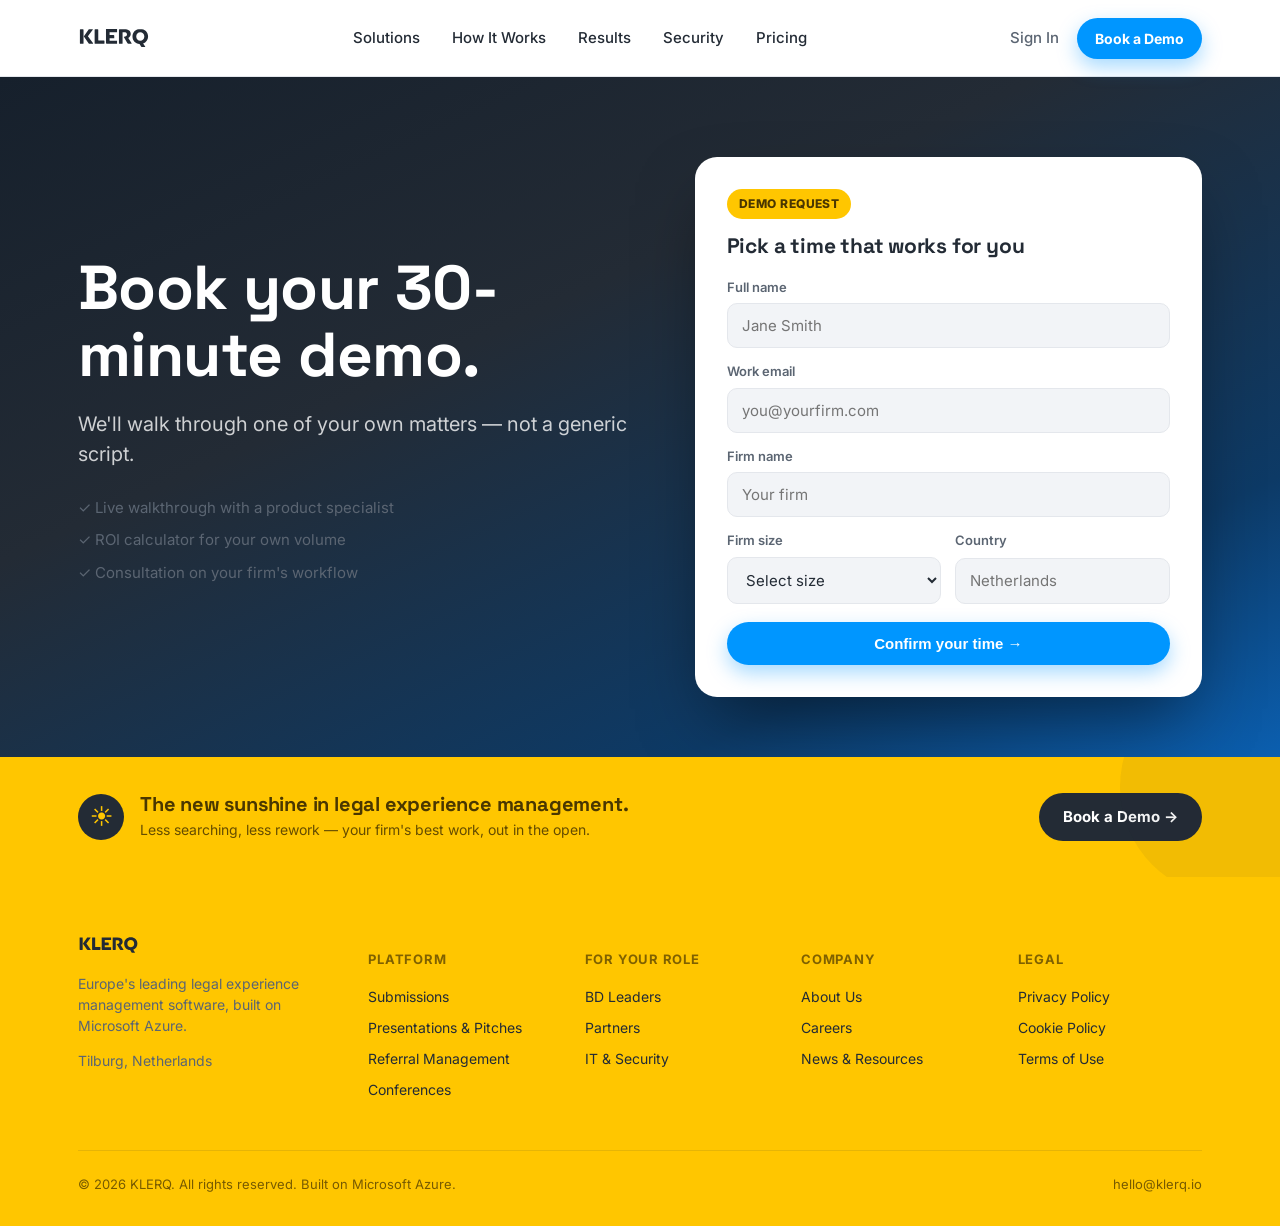
==== book-a-demo.html @ da56d5e1 "Initial commit: KLERQ website redesign Static HTML/CSS site with hero, solutions, security, pricing " ====
<!doctype html>
<html lang="en">
<head>
<meta charset="UTF-8" />
<meta name="viewport" content="width=device-width, initial-scale=1.0" />
<title>Book a Demo | KLERQ</title>
<link rel="stylesheet" href="styles.css" />

</head>
<body>

<header class="site-header">
  <div class="wrap">
    <a href="index.html" class="logo"><img src="assets/klerq-logo.svg" alt="KLERQ" /></a>
    <nav class="nav">
      <a class="navlink" href="solutions.html">Solutions</a>
      <a class="navlink" href="how-it-works.html">How It Works</a>
      <a class="navlink" href="results.html">Results</a>
      <a class="navlink" href="security.html">Security</a>
      <a class="navlink" href="pricing.html">Pricing</a>
    </nav>
    <div class="header-actions">
      <a class="signin" href="#">Sign In</a>
      <a class="btn btn-primary btn-sm" href="book-a-demo.html">Book a Demo</a>
      <button class="nav-toggle" aria-label="Open menu" aria-expanded="false"><span></span><span></span><span></span></button>
    </div>
  </div>
</header>
<div class="mobile-nav">
  <div class="wrap">
    <a href="solutions.html">Solutions</a>
    <a href="how-it-works.html">How It Works</a>
    <a href="results.html">Results</a>
    <a href="security.html">Security</a>
    <a href="pricing.html">Pricing</a>
    <a href="#">Sign In</a>
    <a href="book-a-demo.html" class="mobile-cta">Book a Demo →</a>
  </div>
</div>


<section class="hero" style="padding-bottom:60px">
  <div class="wrap hero-grid">
    <div>
      <h1>Book your 30-minute demo.</h1>
      <p class="sub">We'll walk through one of your own matters — not a generic script.</p>
      <ul style="margin-top:28px;padding:0;list-style:none;font-size:15px;color:var(--text-soft)">
        <li style="margin-bottom:10px">✓ Live walkthrough with a product specialist</li>
        <li style="margin-bottom:10px">✓ ROI calculator for your own volume</li>
        <li style="margin-bottom:10px">✓ Consultation on your firm's workflow</li>
      </ul>
    </div>
    <form class="demo-form" onsubmit="return false">
      <span class="demo-form-badge">Demo request</span>
      <h3>Pick a time that works for you</h3>
      <label>Full name<input type="text" placeholder="Jane Smith" required /></label>
      <label>Work email<input type="email" placeholder="you@yourfirm.com" required /></label>
      <label>Firm name<input type="text" placeholder="Your firm" required /></label>
      <div class="demo-form-row">
        <label>Firm size
          <select required>
            <option value="" disabled selected>Select size</option>
            <option>1–20 lawyers</option>
            <option>21–100 lawyers</option>
            <option>101–500 lawyers</option>
            <option>500+ lawyers</option>
          </select>
        </label>
        <label>Country<input type="text" placeholder="Netherlands" required /></label>
      </div>
      <button class="btn btn-primary demo-form-submit" type="submit">Confirm your time →</button>
    </form>
  </div>
</section>

<div class="sunshine-band">
  <div class="wrap">
    <div class="sun-copy">
      <div class="sun-ico">☀</div>
      <div>
        <h3>The new sunshine in legal experience management.</h3>
        <p>Less searching, less rework — your firm's best work, out in the open.</p>
      </div>
    </div>
    <a class="btn btn-navy" href="book-a-demo.html">Book a Demo →</a>
  </div>
</div>
<footer>
  <div class="wrap">
    <div class="footer-grid">
      <div>
        <img src="assets/klerq-logo.svg" alt="KLERQ" style="height:24px;margin-bottom:16px" />
        <p style="color:var(--text-soft)">Europe's leading legal experience management software, built on Microsoft Azure.</p>
        <p style="color:var(--text-soft)">Tilburg, Netherlands</p>
      </div>
      <div>
        <h4>Platform</h4>
        <a href="solutions-submissions.html">Submissions</a>
        <a href="solutions-presentations.html">Presentations &amp; Pitches</a>
        <a href="solutions-referrals.html">Referral Management</a>
        <a href="solutions-conferences.html">Conferences</a>
      </div>
      <div>
        <h4>For your role</h4>
        <a href="for-bd-leaders.html">BD Leaders</a>
        <a href="for-partners.html">Partners</a>
        <a href="security.html">IT &amp; Security</a>
      </div>
      <div>
        <h4>Company</h4>
        <a href="#">About Us</a>
        <a href="#">Careers</a>
        <a href="#">News &amp; Resources</a>
      </div>
      <div>
        <h4>Legal</h4>
        <a href="#">Privacy Policy</a>
        <a href="#">Cookie Policy</a>
        <a href="#">Terms of Use</a>
      </div>
    </div>
    <div class="footer-bottom">
      <span>© 2026 KLERQ. All rights reserved. Built on Microsoft Azure.</span>
      <span>hello@klerq.io</span>
    </div>
  </div>
</footer>

<script src="nav.js" defer></script>
<script src="animate.js" defer></script>
</body>
</html>
---- styles.css ----
@import url('https://fonts.googleapis.com/css2?family=Space+Grotesk:wght@500;600;700&family=Inter:wght@400;500;600;700&display=swap');

:root {
  --navy: #232B35;
  --blue: #0096FF;
  --blue-dark: #0B5FB0;
  --yellow: #FFC600;
  --yellow-soft: #FFEEA7;
  --yellow-ink: #4A3700;
  --white: #FFFFFF;
  --grey-bg: #F2F4F7;
  --grey-line: #E4E7EC;
  --text-soft: #5B6572;
  --radius: 20px;
  --radius-sm: 12px;
  --maxw: 1180px;
}

* { box-sizing: border-box; }
html { scroll-behavior: smooth; }
body {
  margin: 0;
  font-family: 'Inter', -apple-system, sans-serif;
  color: var(--navy);
  background: var(--white);
  line-height: 1.5;
}
h1, h2, h3, .display {
  font-family: 'Space Grotesk', sans-serif;
  color: var(--navy);
  line-height: 1.08;
  letter-spacing: -0.01em;
  margin: 0;
}
a { text-decoration: none; color: inherit; }
img { max-width: 100%; display: block; }
.wrap { max-width: var(--maxw); margin: 0 auto; padding: 0 28px; }
.eyebrow {
  display: inline-flex;
  align-items: center;
  gap: 8px;
  font-size: 13px;
  font-weight: 700;
  letter-spacing: 0.08em;
  text-transform: uppercase;
  color: var(--blue-dark);
  margin-bottom: 14px;
}
.eyebrow::before {
  content: "";
  width: 8px; height: 8px;
  border-radius: 2px;
  background: var(--blue);
  display: inline-block;
}

/* ---------- Header ---------- */
.site-header {
  position: sticky;
  top: 0;
  z-index: 50;
  background: rgba(255,255,255,0.88);
  backdrop-filter: blur(10px);
  border-bottom: 1px solid var(--grey-line);
}
.site-header .wrap {
  display: flex;
  align-items: center;
  justify-content: space-between;
  height: 76px;
}
.logo img { height: 28px; width: auto; }
.nav {
  display: flex;
  align-items: center;
  gap: 4px;
}
.nav a.navlink {
  font-size: 15px;
  font-weight: 500;
  color: var(--navy);
  position: relative;
  padding: 8px 14px;
  border-radius: 999px;
  transition: background .15s ease, color .15s ease;
}
.nav a.navlink:hover { color: var(--blue-dark); background: rgba(0,150,255,0.08); }
.header-actions { display: flex; align-items: center; gap: 18px; }

/* ---------- Mobile nav ---------- */
.nav-toggle {
  display: none;
  flex-direction: column;
  justify-content: center;
  gap: 5px;
  width: 38px; height: 38px;
  border-radius: 10px;
  border: 1px solid var(--grey-line);
  background: var(--white);
  cursor: pointer;
  padding: 0;
}
.nav-toggle span {
  display: block;
  width: 18px; height: 2px;
  margin: 0 auto;
  background: var(--navy);
  border-radius: 2px;
  transition: transform .2s ease, opacity .2s ease;
}
.nav-toggle.is-open span:nth-child(1) { transform: translateY(7px) rotate(45deg); }
.nav-toggle.is-open span:nth-child(2) { opacity: 0; }
.nav-toggle.is-open span:nth-child(3) { transform: translateY(-7px) rotate(-45deg); }
.mobile-nav {
  display: none;
  max-height: 0;
  overflow: hidden;
  background: var(--white);
  border-bottom: 1px solid var(--grey-line);
  transition: max-height .25s ease;
}
.mobile-nav.is-open { max-height: 420px; }
.mobile-nav .wrap { display: flex; flex-direction: column; padding: 8px 28px 20px; }
.mobile-nav a {
  padding: 13px 0;
  font-size: 16px;
  font-weight: 600;
  color: var(--navy);
  border-bottom: 1px solid var(--grey-line);
}
.mobile-nav a.mobile-cta { color: var(--blue-dark); }
.header-actions .signin { font-size: 15px; font-weight: 500; color: var(--text-soft); }

/* ---------- Buttons ---------- */
.btn {
  display: inline-flex;
  align-items: center;
  gap: 8px;
  font-weight: 700;
  font-size: 15px;
  padding: 13px 24px;
  border-radius: 999px;
  border: none;
  cursor: pointer;
  transition: transform .15s ease, box-shadow .15s ease;
  white-space: nowrap;
}
.btn-primary {
  background: var(--blue);
  color: var(--white);
  box-shadow: 0 8px 20px rgba(0,150,255,0.35);
}
.btn-primary:hover { transform: translateY(-2px); box-shadow: 0 12px 26px rgba(0,150,255,0.45); }
.btn-ghost {
  background: transparent;
  color: var(--navy);
  border: 1.5px solid var(--grey-line);
}
.btn-ghost:hover { border-color: var(--navy); }
.btn-on-dark { background: var(--white); color: var(--navy); }
.btn-sm { padding: 10px 18px; font-size: 14px; }

/* ---------- Hero ---------- */
.hero {
  position: relative;
  overflow: hidden;
  padding: 80px 0 100px;
  background: linear-gradient(155deg, #16202c 0%, var(--navy) 38%, #0d3a66 78%, var(--blue-dark) 100%);
  color: var(--white);
  isolation: isolate;
}
.hero-blob {
  position: absolute;
  border-radius: 50%;
  filter: blur(70px);
  opacity: 0.55;
  z-index: -1;
  animation: blobDrift 16s ease-in-out infinite alternate;
}
.hero-blob-1 { width: 480px; height: 480px; background: var(--blue); top: -160px; left: -120px; animation-duration: 18s; }
.hero-blob-2 { width: 380px; height: 380px; background: var(--yellow); bottom: -140px; left: 30%; opacity: 0.35; animation-duration: 22s; animation-delay: -4s; }
.hero-blob-3 { width: 420px; height: 420px; background: #4ac6ff; top: 10%; right: -160px; opacity: 0.4; animation-duration: 20s; animation-delay: -9s; }
@keyframes blobDrift {
  0% { transform: translate(0, 0) scale(1); }
  50% { transform: translate(40px, -30px) scale(1.12); }
  100% { transform: translate(-30px, 25px) scale(0.95); }
}
.hero-wave { position: absolute; left: 0; right: 0; bottom: -1px; line-height: 0; z-index: 1; }
.hero-wave svg { width: 100%; height: auto; display: block; }
.hero-grid {
  display: grid;
  grid-template-columns: 1.05fr 0.95fr;
  gap: 56px;
  align-items: center;
  position: relative;
  z-index: 2;
}
.hero-badge {
  display: inline-flex;
  align-items: center;
  gap: 12px;
  color: var(--yellow);
  font-size: 24px;
  font-weight: 800;
  letter-spacing: 0.01em;
  margin-bottom: 28px;
}
.hero-badge .badge-ico {
  width: 34px; height: 34px;
  border-radius: 50%;
  background: var(--yellow);
  color: var(--yellow-ink);
  display: inline-flex; align-items: center; justify-content: center;
  font-size: 17px;
  flex: none;
}
.hero-grid .hero-badge { margin-bottom: 22px; }
.hero h1 {
  font-size: 62px;
  font-weight: 700;
  color: var(--white);
}
.hero h1 .hl {
  background: linear-gradient(104deg, rgba(255,198,0,0) 0.9%, rgba(255,198,0,.92) 2.4%, rgba(255,198,0,.92) 97%, rgba(255,198,0,0) 98%);
  color: var(--navy);
  padding: 0 6px;
  border-radius: 4px;
  box-decoration-break: clone;
  -webkit-box-decoration-break: clone;
}
.hero .sub {
  font-size: 20px;
  color: rgba(255,255,255,0.78);
  max-width: 560px;
  margin-top: 20px;
}
.hero-ctas { display: flex; align-items: center; gap: 22px; margin-top: 32px; flex-wrap: wrap; }
.watch-link { display: inline-flex; align-items: center; gap: 10px; font-weight: 600; font-size: 15px; color: var(--white); }
.watch-link .play {
  width: 34px; height: 34px; border-radius: 50%;
  background: var(--yellow); color: var(--navy);
  display: inline-flex; align-items: center; justify-content: center;
  font-size: 12px;
}
@keyframes heroRise { from { opacity: 0; transform: translateY(18px); } to { opacity: 1; transform: translateY(0); } }
@keyframes heroFadeIn { from { opacity: 0; } to { opacity: 1; } }
.hero-badge, .hero h1, .hero .sub, .hero-ctas { animation: heroRise .7s ease both; }
.hero-badge { animation-delay: .05s; }
.hero h1 { animation-delay: .15s; }
.hero .sub { animation-delay: .28s; }
.hero-ctas { animation-delay: .4s; }
.hero-grid .hero-photo { animation: floatSlow3 6.5s ease-in-out infinite, heroFadeIn .8s ease .25s both; }
@media (prefers-reduced-motion: reduce) {
  .hero-badge, .hero h1, .hero .sub, .hero-ctas { animation: none; }
}
@media (prefers-reduced-motion: reduce) {
  .hero-blob { animation: none !important; }
}

/* ---------- Compact client logo strip ---------- */
.logo-strip { padding: 44px 0; }
.logo-strip .strip-label {
  text-align: center;
  font-size: 12px;
  font-weight: 700;
  letter-spacing: 0.08em;
  text-transform: uppercase;
  color: var(--text-soft);
  margin-bottom: 28px;
}
.logo-strip .strip-row {
  display: flex;
  align-items: center;
  justify-content: center;
  flex-wrap: wrap;
  gap: 48px;
  row-gap: 20px;
}
.logo-strip .mark {
  display: inline-flex;
  align-items: center;
  gap: 8px;
  font-family: 'Space Grotesk', sans-serif;
  font-weight: 700;
  font-size: 23px;
  color: var(--navy);
  opacity: 0.85;
  transition: opacity .2s ease, transform .2s ease;
  letter-spacing: -0.01em;
  white-space: nowrap;
}
.logo-strip .mark:hover { opacity: 1; transform: translateY(-2px); }
.logo-strip .mark .ring {
  width: 22px; height: 22px;
  border-radius: 50%;
  border: 2.5px solid currentColor;
  flex-shrink: 0;
}
.logo-strip .mark .txt { display: flex; flex-direction: column; line-height: 1.05; }
.logo-strip .mark .sub { display: block; font-size: 9px; font-weight: 700; letter-spacing: 0.16em; opacity: 0.65; margin-top: 2px; }
.logo-strip .mark.serif { font-family: 'Georgia', 'Times New Roman', serif; font-weight: 400; font-style: italic; font-size: 24px; }
.logo-strip .mark.condensed { font-stretch: condensed; letter-spacing: -0.02em; }
.logo-strip .mark.accent-red { color: #C8272C; opacity: 1; }
.logo-strip .mark.lower { text-transform: lowercase; font-weight: 800; }

/* ---------- Generic section ---------- */
section { padding: 60px 0; }
.section-head { max-width: 640px; margin-bottom: 32px; }
.section-head h2 { font-size: 34px; font-weight: 700; }
.section-head p { color: var(--text-soft); font-size: 17px; margin-top: 14px; }
.section-grey {
  background:
    radial-gradient(640px 320px at 100% 0%, rgba(0,150,255,0.07), transparent 60%),
    radial-gradient(520px 280px at 0% 100%, rgba(255,238,167,0.35), transparent 60%),
    var(--grey-bg);
}
.section-tint {
  background:
    radial-gradient(700px 360px at 0% 0%, rgba(0,150,255,0.08), transparent 55%),
    var(--white);
}

/* ---------- Workflow steps (connected timeline, not boxes) ---------- */
.flow-row {
  display: grid;
  grid-template-columns: repeat(4, 1fr);
  gap: 20px;
  position: relative;
  padding-top: 8px;
}
.flow-row::before {
  content: "";
  position: absolute;
  top: 28px;
  left: 12.5%;
  right: 12.5%;
  height: 2px;
  background: repeating-linear-gradient(90deg, var(--grey-line) 0 10px, transparent 10px 18px);
  z-index: 0;
}
.flow-step {
  background: transparent;
  border: none;
  padding: 0 14px;
  position: relative;
  text-align: center;
  z-index: 1;
}
.flow-step .num {
  width: 48px; height: 48px;
  border-radius: 50%;
  background: var(--navy);
  color: var(--white);
  display: flex; align-items: center; justify-content: center;
  font-weight: 700; font-size: 16px;
  margin: 0 auto 18px;
  box-shadow: 0 0 0 6px var(--white);
  transition: transform .2s ease, background .2s ease;
}
.flow-step:nth-child(2) .num { background: var(--blue); }
.flow-step:nth-child(3) .num { background: var(--blue-dark); }
.flow-step:nth-child(4) .num { background: var(--yellow); color: var(--yellow-ink); }
.flow-step:hover .num { transform: scale(1.1) rotate(-6deg); }
.flow-step h3 { font-size: 17px; margin-bottom: 8px; }
.flow-step p { font-size: 14px; color: var(--text-soft); margin: 0; }
.flow-note { font-size: 13px; color: var(--text-soft); margin-top: 28px; font-style: italic; text-align: center; }
@media (max-width: 900px) {
  .flow-row::before { display: none; }
}

/* ---------- Pillars ---------- */
.pillars {
  display: grid;
  grid-template-columns: repeat(4, 1fr);
  gap: 20px;
}
.pillars.pillars-3 { grid-template-columns: repeat(3, 1fr); }
.pillar-card {
  border-radius: var(--radius);
  padding: 30px 24px;
  background: var(--white);
  border: none;
  box-shadow: 0 2px 16px rgba(35,43,53,0.06);
  transition: transform .25s ease, box-shadow .25s ease;
}
.pillar-card:nth-child(odd) { transform: translateY(-10px); }
.pillar-card:hover { transform: translateY(-16px) rotate(-1deg); box-shadow: 0 24px 46px rgba(35,43,53,0.14); }
.pillar-card:nth-child(odd):hover { transform: translateY(-24px) rotate(1deg); }
.pillar-card .ico {
  width: 54px; height: 54px;
  border-radius: 42% 58% 65% 35% / 55% 45% 55% 45%;
  display: flex; align-items: center; justify-content: center;
  margin-bottom: 18px; font-size: 22px; color: var(--white);
  transition: border-radius .3s ease;
}
.pillar-card:hover .ico { border-radius: 60% 40% 35% 65% / 45% 55% 45% 55%; }
.pillar-card h3 { font-size: 18px; margin-bottom: 8px; }
.pillar-card p { font-size: 14px; color: var(--text-soft); margin-bottom: 16px; }
.pillar-card .explore { font-weight: 700; font-size: 14px; color: var(--blue-dark); }
.sub-features { list-style: none; margin: 0 0 16px; padding: 0; }
.sub-features li { font-size: 13px; color: var(--text-soft); padding-left: 18px; position: relative; margin-bottom: 6px; }
.sub-features li::before { content: "✓"; position: absolute; left: 0; color: var(--blue-dark); font-weight: 700; font-size: 12px; }

/* ---------- Differentiators ("not just another platform") ---------- */
.diff-card { text-align: left; }
.diff-card .diff-num {
  width: 40px; height: 40px;
  border-radius: 12px;
  background: var(--navy);
  color: var(--yellow);
  display: flex; align-items: center; justify-content: center;
  font-weight: 700; font-size: 17px;
  margin-bottom: 16px;
  font-family: 'Space Grotesk', sans-serif;
}
.diff-card h3 { font-size: 18px; margin-bottom: 8px; }
.diff-card p { font-size: 14px; color: var(--text-soft); margin: 0; }

/* ---------- Split section: two bold colour panels, not a plain list ---------- */
.split-grid {
  display: grid;
  grid-template-columns: 1fr 1fr;
  gap: 24px;
  align-items: stretch;
}
.split-panel {
  border-radius: 28px;
  padding: 48px 40px;
  position: relative;
  overflow: hidden;
}
.split-panel.light {
  background: var(--white);
  box-shadow: 0 2px 20px rgba(35,43,53,0.07);
}
.split-panel.dark {
  background: linear-gradient(150deg, var(--navy) 0%, #15386b 100%);
  color: var(--white);
}
.split-panel.dark::after {
  content: "";
  position: absolute;
  right: -60px; bottom: -80px;
  width: 220px; height: 220px;
  border-radius: 50%;
  background: rgba(0,150,255,0.18);
  filter: blur(10px);
}
.split-panel h3 {
  font-size: 26px;
  font-weight: 700;
  margin-bottom: 6px;
  position: relative;
  z-index: 1;
}
.split-panel.dark h3 { color: var(--white); }
.split-panel .split-sub {
  font-size: 14px;
  color: var(--text-soft);
  margin-bottom: 30px;
  position: relative;
  z-index: 1;
}
.split-panel.dark .split-sub { color: rgba(255,255,255,0.65); }

.compact-list { display: flex; flex-direction: column; gap: 6px; position: relative; z-index: 1; }
.compact-item {
  display: flex;
  align-items: flex-start;
  gap: 16px;
  padding: 14px;
  border-radius: 16px;
  margin: 0 -14px;
  transition: background .2s ease, transform .2s ease;
}
.light .compact-item:hover { background: var(--grey-bg); transform: translateX(4px); }
.dark .compact-item:hover { background: rgba(255,255,255,0.08); transform: translateX(4px); }
.ico-sm {
  width: 42px; height: 42px;
  border-radius: 40% 60% 60% 40% / 55% 45% 55% 45%;
  display: flex; align-items: center; justify-content: center;
  color: var(--white);
  font-size: 18px;
  font-weight: 700;
  flex-shrink: 0;
  font-family: 'Space Grotesk', sans-serif;
  transition: border-radius .3s ease;
}
.compact-item:hover .ico-sm { border-radius: 60% 40% 35% 65% / 45% 55% 45% 55%; }
.dark .ico-sm {
  background: transparent !important;
  color: var(--yellow);
  font-size: 22px;
  border: 2px solid rgba(255,198,0,0.4);
  border-radius: 12px !important;
}
.compact-item .body strong { display: block; font-size: 15px; color: var(--navy); margin-bottom: 3px; }
.dark .compact-item .body strong { color: var(--white); }
.compact-item .body span { display: block; font-size: 13px; color: var(--text-soft); line-height: 1.5; }
.dark .compact-item .body span { color: rgba(255,255,255,0.68); }
.compact-item .body a.explore { font-size: 13px; font-weight: 700; color: var(--blue-dark); margin-top: 8px; display: inline-block; }
@media (max-width: 900px) {
  .split-grid { grid-template-columns: 1fr; gap: 24px; }
  .split-panel { padding: 36px 26px; }
}

/* ---------- Big stat band ---------- */
.stat-band {
  background: var(--navy);
  color: var(--white);
}
.stat-band-grid {
  display: grid;
  grid-template-columns: repeat(5, 1fr);
  gap: 24px;
  text-align: center;
}
.stat-band-grid .big-stat-num {
  font-family: 'Space Grotesk', sans-serif;
  font-size: 34px;
  font-weight: 700;
  color: var(--yellow);
  white-space: nowrap;
}
.stat-band-grid .big-stat-label {
  font-size: 14px;
  color: rgba(255,255,255,0.72);
  margin-top: 6px;
}

/* ---------- Role band ---------- */
.role-grid {
  display: grid;
  grid-template-columns: repeat(4, 1fr);
  gap: 18px;
  padding: 10px 0 18px;
}
.role-card {
  border-radius: var(--radius-sm);
  padding: 22px;
  background: var(--navy);
  color: var(--white);
  transition: transform .2s ease, box-shadow .2s ease;
  box-shadow: 0 10px 24px rgba(35,43,53,0.12);
}
.role-card:nth-child(1) { transform: rotate(-2deg); }
.role-card:nth-child(2) { transform: rotate(1.5deg); }
.role-card:nth-child(3) { transform: rotate(-1.5deg); }
.role-card:nth-child(4) { transform: rotate(2deg); }
.role-card:hover { transform: rotate(0deg) translateY(-6px) scale(1.03); box-shadow: 0 20px 36px rgba(35,43,53,0.22); z-index: 2; }
.role-card .tag { font-size: 12px; font-weight: 700; text-transform: uppercase; letter-spacing: 0.06em; color: var(--yellow); margin-bottom: 10px; }
.role-card p { font-size: 15px; font-weight: 600; margin: 0 0 14px; }
.role-card a { font-size: 13px; font-weight: 700; color: var(--white); border-bottom: 2px solid var(--blue); padding-bottom: 2px; }

/* ---------- Results ---------- */
.results-grid {
  display: grid;
  grid-template-columns: 1fr 1fr;
  gap: 24px;
  margin-bottom: 44px;
}
.quote-card {
  background: var(--white);
  border: 1px solid var(--grey-line);
  border-radius: var(--radius);
  padding: 28px;
  position: relative;
  overflow: hidden;
}
.quote-card::before {
  content: "\201C";
  position: absolute;
  top: -18px; left: 16px;
  font-family: 'Space Grotesk', sans-serif;
  font-size: 110px;
  color: var(--grey-bg);
  z-index: 0;
  line-height: 1;
}
.quote-card p.q { font-size: 16px; margin: 0 0 20px; position: relative; z-index: 1; }
.quote-who { display: flex; align-items: center; gap: 12px; position: relative; z-index: 1; }
.avatar {
  width: 48px; height: 48px;
  border-radius: 50%;
  display: flex; align-items: center; justify-content: center;
  flex-shrink: 0;
  box-shadow: 0 6px 14px rgba(35,43,53,0.18);
  overflow: hidden;
  background-size: cover;
  background-position: center;
}
.avatar svg { width: 24px; height: 24px; }
.avatar-blue { background: linear-gradient(135deg, var(--blue), var(--navy)); }
.avatar-yellow { background: linear-gradient(135deg, #FFD966, var(--blue-dark)); }
.avatar-navy { background: linear-gradient(135deg, #334155, var(--navy)); }
.avatar-lg { width: 64px; height: 64px; }

/* ---------- Stock photography ---------- */
.hero-photo {
  position: relative;
  border-radius: 24px;
  overflow: hidden;
  box-shadow: 0 30px 70px -18px rgba(0,0,0,0.55);
  aspect-ratio: 4 / 3.1;
  animation: floatSlow3 6.5s ease-in-out infinite;
}
@keyframes floatSlow3 {
  0%, 100% { transform: rotate(2deg) translateY(0); }
  50% { transform: rotate(2deg) translateY(-14px); }
}
@media (prefers-reduced-motion: reduce) { .hero-photo, .hero-grid .hero-photo { animation: none; } }
.hero-photo img { width: 100%; height: 100%; object-fit: cover; }
.hero-photo .photo-badge {
  position: absolute;
  left: 18px; bottom: 18px;
  background: rgba(35,43,53,0.82);
  backdrop-filter: blur(6px);
  color: var(--white);
  padding: 10px 16px;
  border-radius: 12px;
  font-size: 13px;
  font-weight: 700;
  display: flex;
  align-items: center;
  gap: 8px;
}
.hero-photo .photo-badge .dot-y { width: 8px; height: 8px; border-radius: 50%; background: var(--yellow); }
.photo-card {
  border-radius: var(--radius);
  overflow: hidden;
  aspect-ratio: 16/10;
}
.photo-card img { width: 100%; height: 100%; object-fit: cover; display: block; }
.role-photo {
  width: 44px; height: 44px;
  border-radius: 50%;
  object-fit: cover;
  margin-bottom: 14px;
  box-shadow: 0 0 0 3px rgba(255,255,255,0.18);
}
.who-name { font-size: 14px; font-weight: 700; color: var(--navy); }
.who-role { font-size: 13px; color: var(--text-soft); }
.stat-chips { display: flex; gap: 16px; flex-wrap: wrap; }
.stat-chip {
  background: var(--grey-bg);
  border-radius: 999px;
  padding: 10px 20px;
  font-size: 14px;
  font-weight: 700;
}
.stat-chip.chip-blue { background: rgba(0,150,255,0.12); color: var(--blue-dark); }
.stat-chip.chip-yellow { background: var(--yellow); color: #6b5300; }
.stat-chip.chip-navy { background: var(--navy); color: var(--white); }

/* ---------- Security band ---------- */
.security-band {
  background: var(--navy);
  color: var(--white);
}
.security-band .section-head p { color: rgba(255,255,255,0.65); }
.security-band .section-head h2 { color: var(--white); }
.security-cta-merge {
  margin-top: 56px;
  padding-top: 48px;
  border-top: 1px solid rgba(255,255,255,0.15);
  text-align: center;
}
.security-cta-merge h2 { color: var(--white); font-size: 32px; margin: 0; }
.security-cta-merge p { color: rgba(255,255,255,0.75); font-size: 16px; margin: 14px 0 0; }
.security-cta-merge .cta-stats { max-width: 720px; margin: 32px auto 30px; padding-bottom: 28px; border-bottom: 1px solid rgba(255,255,255,0.15); }
.security-cta-merge .cta-stats .big-stat-num { font-size: 28px; }
.security-cta-merge .cta-stats .big-stat-label { font-size: 12px; }
.security-cta-merge .micro { margin-top: 16px; font-size: 13px; color: rgba(255,255,255,0.6); }
.sec-grid {
  display: grid;
  grid-template-columns: repeat(4, 1fr);
  gap: 20px;
}
.sec-card {
  background: rgba(255,255,255,0.06);
  border: 1px solid rgba(255,255,255,0.12);
  border-radius: var(--radius);
  padding: 24px;
}
.sec-card h3 { font-size: 16px; color: var(--white); margin-bottom: 8px; }
.sec-card p { font-size: 13px; color: rgba(255,255,255,0.65); margin: 0; }
.sec-card ul { list-style: none; margin: 14px 0 0; padding: 0; }
.sec-card ul li { font-size: 12.5px; color: rgba(255,255,255,0.7); padding-left: 18px; position: relative; margin-bottom: 7px; }
.sec-card ul li::before { content: "✓"; position: absolute; left: 0; color: var(--yellow); font-weight: 700; }
.badge-row { display: flex; gap: 14px; flex-wrap: wrap; }
.compliance-docs { display: flex; gap: 16px; flex-wrap: wrap; margin-top: 24px; }
.compliance-doc {
  display: flex; align-items: center; gap: 12px;
  background: var(--white);
  border-radius: var(--radius-sm);
  padding: 16px 20px;
  box-shadow: 0 10px 24px rgba(35,43,53,0.08);
  font-weight: 700; font-size: 14px; color: var(--navy);
  transition: transform .2s ease, box-shadow .2s ease;
}
.compliance-doc:hover { transform: translateY(-4px); box-shadow: 0 16px 32px rgba(35,43,53,0.14); }
.compliance-doc .doc-ico {
  width: 38px; height: 38px; border-radius: 10px;
  background: var(--grey-bg); color: var(--blue-dark);
  display: flex; align-items: center; justify-content: center; font-size: 16px; flex: none;
}

/* ---------- Final CTA ---------- */
.final-cta {
  background: linear-gradient(120deg, var(--navy) 0%, #15386b 60%, var(--blue-dark) 100%);
  color: var(--white);
  border-radius: 28px;
  padding: 64px 56px;
  margin: 0 28px;
  text-align: center;
  position: relative;
  overflow: hidden;
}
.final-cta h2 { color: var(--white); font-size: 36px; }
.final-cta p { color: rgba(255,255,255,0.75); font-size: 17px; margin: 16px 0 32px; }
.final-cta .micro { margin-top: 18px; font-size: 13px; color: rgba(255,255,255,0.6); }
.final-cta .cta-stats {
  max-width: 720px;
  margin: 0 auto 34px;
  padding-bottom: 30px;
  border-bottom: 1px solid rgba(255,255,255,0.15);
}
.final-cta .cta-stats .big-stat-num { font-size: 30px; }
.final-cta .cta-stats .big-stat-label { font-size: 12px; }
.final-cta-split {
  display: grid;
  grid-template-columns: 1.1fr 0.9fr;
  gap: 48px;
  align-items: center;
  text-align: left;
}
.final-cta-split .final-cta-copy { text-align: left; }
.final-cta-split .cta-stats {
  max-width: none;
  margin: 0 0 24px;
  padding-bottom: 0;
  border-bottom: none;
}
.final-cta-split .stat-band-grid { grid-template-columns: repeat(2, 1fr); gap: 22px 20px; text-align: left; }
.final-cta-split .micro { margin-top: 0; }
.demo-form {
  background: var(--white);
  border-radius: 22px;
  padding: 32px;
  box-shadow: 0 30px 70px -18px rgba(0,0,0,0.5);
  display: grid;
  gap: 14px;
  position: relative;
  z-index: 2;
}
.demo-form-badge {
  display: inline-block;
  background: var(--yellow);
  color: var(--yellow-ink);
  font-size: 12px;
  font-weight: 800;
  text-transform: uppercase;
  letter-spacing: 0.04em;
  padding: 6px 12px;
  border-radius: 999px;
  justify-self: start;
}
.demo-form h3 { color: var(--navy); font-size: 21px; margin: 2px 0 6px; }
.demo-form label {
  display: grid;
  gap: 6px;
  font-size: 13px;
  font-weight: 600;
  color: var(--text-soft);
}
.demo-form input, .demo-form select {
  font-family: inherit;
  font-size: 15px;
  color: var(--navy);
  padding: 12px 14px;
  border-radius: 10px;
  border: 1.5px solid var(--grey-line);
  background: var(--grey-bg);
  width: 100%;
}
.demo-form input:focus, .demo-form select:focus {
  outline: none;
  border-color: var(--blue);
  background: var(--white);
}
.demo-form-row { display: grid; grid-template-columns: 1fr 1fr; gap: 14px; }
.demo-form-submit { justify-content: center; width: 100%; margin-top: 4px; }
.demo-form-note { font-size: 12px; color: var(--text-soft); text-align: center; }

/* ---------- Footer ---------- */
.sunshine-band {
  background: var(--yellow);
  color: var(--yellow-ink);
  position: relative;
  overflow: hidden;
}
.sunshine-band .wrap {
  display: flex;
  align-items: center;
  justify-content: space-between;
  gap: 28px;
  padding: 36px 28px;
  flex-wrap: wrap;
}
.sunshine-band .sun-copy { display: flex; align-items: center; gap: 16px; max-width: 620px; }
.sunshine-band .sun-ico {
  width: 46px; height: 46px;
  border-radius: 50%;
  background: var(--navy);
  color: var(--yellow);
  display: flex; align-items: center; justify-content: center;
  font-size: 22px;
  flex-shrink: 0;
}
.sunshine-band h3 { font-size: 20px; font-weight: 700; color: var(--yellow-ink); margin: 0; }
.sunshine-band p { font-size: 14px; color: var(--yellow-ink); opacity: 0.85; margin: 4px 0 0; }
.sunshine-band::after {
  content: "";
  position: absolute;
  right: -60px; top: -80px;
  width: 220px; height: 220px;
  border-radius: 50%;
  background: rgba(35,43,53,0.06);
}
.sunshine-band .btn-navy {
  background: var(--navy);
  color: var(--white);
  flex-shrink: 0;
}
footer { background: var(--yellow); padding: 56px 0 32px; position: relative; }
.footer-grid { display: grid; grid-template-columns: 1.4fr repeat(4, 1fr); gap: 32px; margin-bottom: 40px; }
.footer-grid h4 { font-size: 13px; text-transform: uppercase; letter-spacing: 0.06em; color: var(--yellow-ink); opacity: 0.7; margin-bottom: 16px; }
.footer-grid a, .footer-grid p { font-size: 14px; color: var(--navy); display: block; margin-bottom: 10px; }
.footer-grid a:hover { color: var(--blue-dark); }
.footer-bottom { display: flex; justify-content: space-between; font-size: 13px; color: var(--yellow-ink); opacity: 0.75; border-top: 1px solid rgba(35,43,53,0.15); padding-top: 24px; flex-wrap: wrap; gap: 12px; }

/* ---------- breadcrumb ---------- */
.breadcrumb { font-size: 13px; color: var(--text-soft); margin-bottom: 18px; }
.breadcrumb b { color: var(--navy); }
.hero .breadcrumb { color: rgba(255,255,255,0.6); }
.hero .breadcrumb a { color: rgba(255,255,255,0.85); }
.hero .breadcrumb b { color: var(--white); }

/* ---------- Directory chips ---------- */
.dir-chips { display: flex; flex-wrap: wrap; gap: 12px; }
.dir-chip { background: var(--white); border: 1px solid var(--grey-line); border-radius: 999px; padding: 10px 18px; font-weight: 600; font-size: 14px; }
.dir-chip.more { background: var(--navy); color: var(--white); border-color: var(--navy); }

/* ---------- Columns ---------- */
.col3 { display: grid; grid-template-columns: repeat(3,1fr); gap: 24px; }
.col3 .col h4 { font-size: 13px; text-transform: uppercase; letter-spacing: .06em; color: var(--blue-dark); margin-bottom: 14px; }
.col3 .col div { font-size: 14px; margin-bottom: 8px; color: var(--navy); font-weight: 500; }

/* ---------- ROI card ---------- */
.roi-card {
  background: var(--white);
  border: 1px solid var(--grey-line);
  border-radius: var(--radius);
  padding: 36px;
  display: grid;
  grid-template-columns: 1fr 1fr;
  gap: 32px;
  align-items: center;
}
.roi-inputs label { font-size: 13px; font-weight: 700; color: var(--text-soft); display:block; margin-bottom: 6px;}
.roi-inputs .field { margin-bottom: 18px; }
.roi-inputs input[type=range] { width: 100%; accent-color: var(--blue); }
.roi-result { background: var(--grey-bg); border-radius: var(--radius-sm); padding: 26px; text-align: center; }
.roi-result .big { font-family: 'Space Grotesk', sans-serif; font-size: 44px; font-weight: 700; color: var(--blue-dark); }
.roi-result .label { font-size: 13px; color: var(--text-soft); margin-top: 6px; }
.roi-disclaimer { grid-column: 1 / -1; font-size: 12px; color: var(--text-soft); font-style: italic; }

/* ---------- Timeline strip ---------- */
.timeline { display: flex; align-items: stretch; gap: 0; }
.timeline .tstep { flex: 1; text-align: center; padding: 20px 10px; position: relative; }
.timeline .tstep:not(:last-child)::after {
  content: "";
  position: absolute; top: 28px; right: -4px;
  width: 24px; height: 2px; background: var(--grey-line);
}
.timeline .tdot { width: 44px; height: 44px; border-radius: 50%; background: var(--navy); color: var(--white); display:flex;align-items:center;justify-content:center; margin: 0 auto 10px; font-weight: 700; font-family: 'Space Grotesk', sans-serif;}
.timeline .tstep span { font-size: 13px; font-weight: 700; }

@media (max-width: 900px) {
  .hero-grid, .flow-row, .pillars, .pillars.pillars-3, .role-grid, .results-grid, .sec-grid, .col3, .roi-card, .footer-grid, .final-cta-split { grid-template-columns: 1fr; }
  .final-cta-split { gap: 32px; }
  .final-cta-split .final-cta-copy, .final-cta-split .stat-band-grid { text-align: center; }
  .final-cta-split .stat-band-grid { justify-items: center; }
  .final-cta { padding: 48px 28px; }
  .stat-band-grid { grid-template-columns: repeat(2, 1fr); gap: 32px 20px; }
  .hero h1 { font-size: 42px; }
  .hero-badge { font-size: 18px; }
  .hero-badge .badge-ico { width: 28px; height: 28px; font-size: 14px; }
  .nav { display: none; }
  .nav-toggle { display: flex; }
  .mobile-nav { display: block; }
  .header-actions { gap: 10px; }
  .header-actions .signin { display: none; }
  .site-header .wrap { height: 68px; }
  .btn-sm { padding: 9px 16px; font-size: 14px; }
  .pillar-card, .pillar-card:nth-child(odd), .pillar-card:hover, .pillar-card:nth-child(odd):hover { transform: none; }
  .role-card, .role-card:hover { transform: none; }
}

/* ---------- Pricing card ---------- */
.pricing-card {
  width: 100%;
  background: linear-gradient(145deg, var(--navy) 0%, #15386b 65%, var(--blue-dark) 100%);
  color: var(--white);
  border-radius: 28px;
  padding: 40px 36px;
  text-align: center;
  box-shadow: 0 30px 70px -18px rgba(0,0,0,0.5);
}
.pricing-card-toggle {
  display: inline-flex;
  background: rgba(255,255,255,0.1);
  border-radius: 999px;
  padding: 4px;
  gap: 4px;
  margin-bottom: 28px;
}
.toggle-btn {
  font-family: inherit;
  border: none;
  background: transparent;
  color: rgba(255,255,255,0.7);
  font-weight: 700;
  font-size: 13px;
  padding: 9px 18px;
  border-radius: 999px;
  cursor: pointer;
  display: inline-flex;
  align-items: center;
  gap: 6px;
}
.toggle-btn.active { background: var(--yellow); color: var(--yellow-ink); }
.toggle-btn .save-tag { font-size: 11px; }
.pricing-card-price { display: flex; align-items: flex-end; justify-content: center; gap: 2px; }
.price-currency { font-family: 'Space Grotesk', sans-serif; font-size: 28px; font-weight: 700; color: var(--yellow); margin-bottom: 8px; }
.price-amount { font-family: 'Space Grotesk', sans-serif; font-size: 56px; font-weight: 700; color: var(--yellow); line-height: 1; }
.price-period { font-size: 16px; color: rgba(255,255,255,0.6); margin-bottom: 10px; }
.pricing-card-sub { font-size: 13px; color: rgba(255,255,255,0.7); margin-top: 10px; }
.pricing-slider-wrap { margin: 28px 0; text-align: left; }
.pricing-slider-wrap label { display: block; font-size: 12px; font-weight: 700; color: rgba(255,255,255,0.65); text-transform: uppercase; letter-spacing: 0.04em; margin-bottom: 10px; }
.pricing-slider-wrap input[type="range"] {
  width: 100%;
  accent-color: var(--yellow);
  cursor: pointer;
}
.pricing-slider-labels { display: flex; justify-content: space-between; font-size: 11px; color: rgba(255,255,255,0.5); margin-top: 4px; }
.pricing-card-cta { width: 100%; justify-content: center; }

/* ---------- Scroll reveal ---------- */
.reveal { opacity: 0; transition: opacity .6s ease, transform .6s ease; }
.reveal:not(.pillar-card):not(.role-card) { transform: translateY(28px); }
.reveal.is-visible { opacity: 1; transform: translateY(0); }
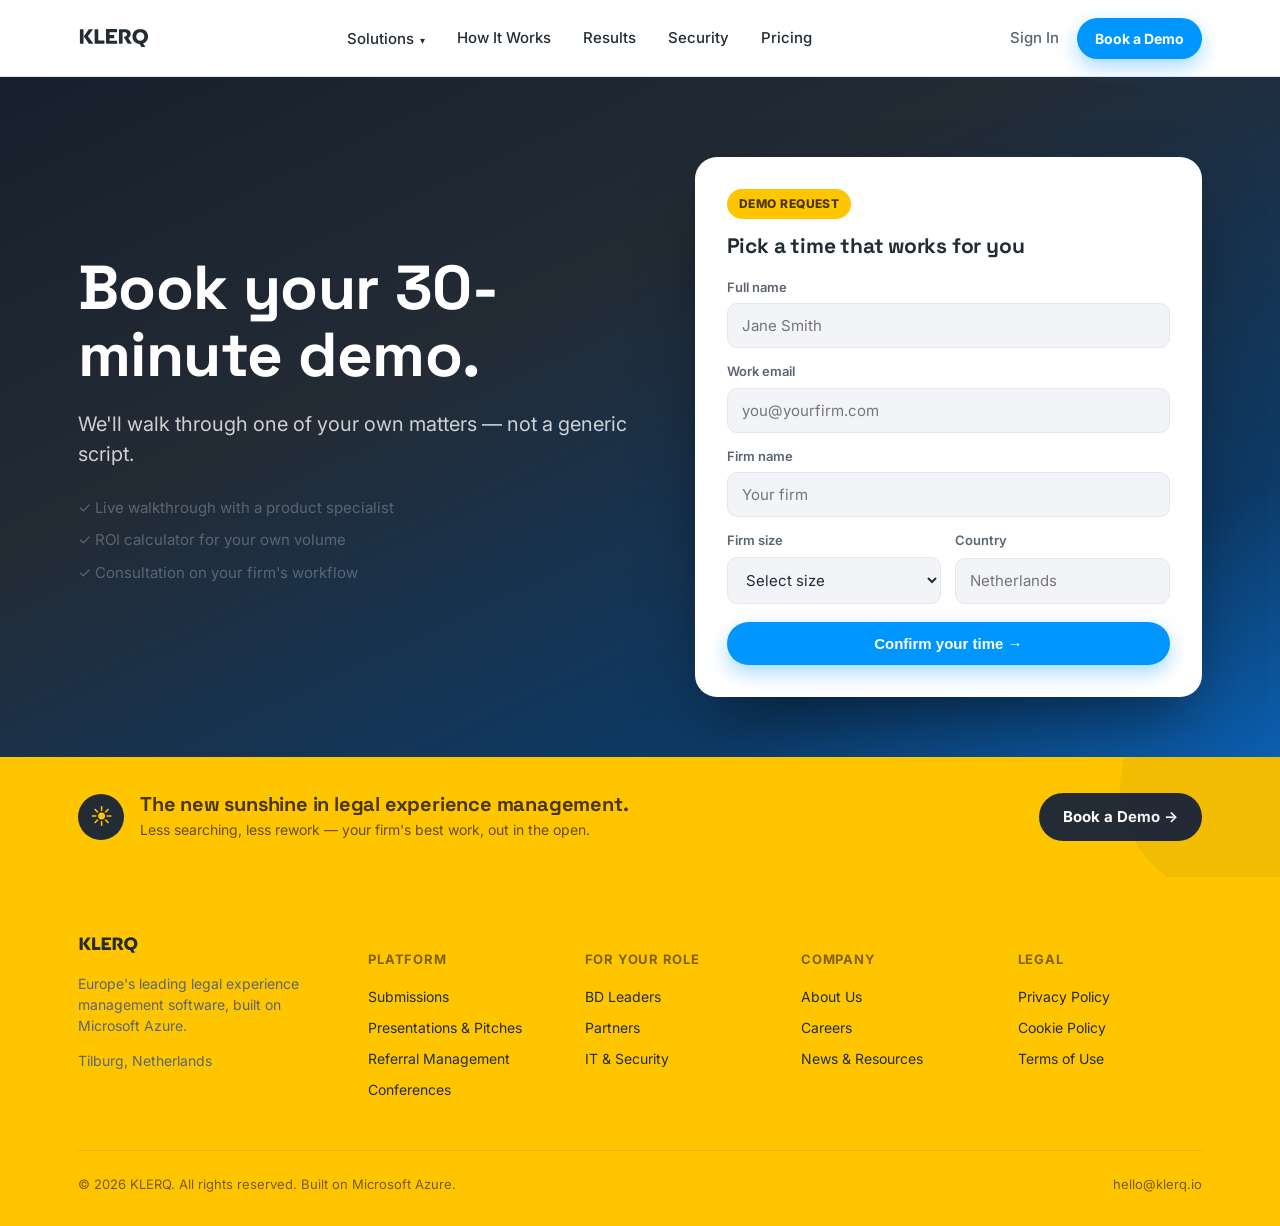
==== commit 282dc407: "Add Solutions dropdown menu to site navigation The Solutions nav link now opens a dropdown listing a" ====
--- a/book-a-demo.html
+++ b/book-a-demo.html
@@ -13,7 +13,16 @@
   <div class="wrap">
     <a href="index.html" class="logo"><img src="assets/klerq-logo.svg" alt="KLERQ" /></a>
     <nav class="nav">
-      <a class="navlink" href="solutions.html">Solutions</a>
+      <div class="navlink-dropdown">
+        <a class="navlink dropdown-trigger" href="solutions.html">Solutions <span class="caret">▾</span></a>
+        <div class="dropdown-menu">
+          <a href="solutions.html">All Solutions</a>
+          <a href="solutions-submissions.html">Submissions</a>
+          <a href="solutions-presentations.html">Presentations &amp; Pitches</a>
+          <a href="solutions-referrals.html">Referral Management</a>
+          <a href="solutions-conferences.html">Conferences</a>
+        </div>
+      </div>
       <a class="navlink" href="how-it-works.html">How It Works</a>
       <a class="navlink" href="results.html">Results</a>
       <a class="navlink" href="security.html">Security</a>
@@ -29,6 +38,10 @@
 <div class="mobile-nav">
   <div class="wrap">
     <a href="solutions.html">Solutions</a>
+    <a href="solutions-submissions.html" class="mobile-sub">Submissions</a>
+    <a href="solutions-presentations.html" class="mobile-sub">Presentations &amp; Pitches</a>
+    <a href="solutions-referrals.html" class="mobile-sub">Referral Management</a>
+    <a href="solutions-conferences.html" class="mobile-sub">Conferences</a>
     <a href="how-it-works.html">How It Works</a>
     <a href="results.html">Results</a>
     <a href="security.html">Security</a>
--- a/styles.css
+++ b/styles.css
@@ -87,6 +87,48 @@
 .nav a.navlink:hover { color: var(--blue-dark); background: rgba(0,150,255,0.08); }
 .header-actions { display: flex; align-items: center; gap: 18px; }
 
+/* ---------- Nav dropdown ---------- */
+.navlink-dropdown { position: relative; }
+.navlink-dropdown .caret { display: inline-block; font-size: 10px; margin-left: 2px; transition: transform .2s ease; }
+.navlink-dropdown:hover .caret, .navlink-dropdown.open .caret { transform: rotate(180deg); }
+.dropdown-menu {
+  position: absolute;
+  top: calc(100% + 10px);
+  left: 50%;
+  transform: translate(-50%, 8px);
+  background: var(--white);
+  border-radius: var(--radius-sm);
+  box-shadow: 0 20px 44px rgba(35,43,53,0.18);
+  padding: 8px;
+  min-width: 230px;
+  display: flex;
+  flex-direction: column;
+  gap: 2px;
+  opacity: 0;
+  visibility: hidden;
+  pointer-events: none;
+  transition: opacity .18s ease, transform .18s ease;
+  z-index: 60;
+}
+.navlink-dropdown:hover .dropdown-menu,
+.navlink-dropdown.open .dropdown-menu {
+  opacity: 1;
+  visibility: visible;
+  pointer-events: auto;
+  transform: translate(-50%, 0);
+}
+.dropdown-menu a {
+  padding: 10px 14px;
+  border-radius: 8px;
+  font-size: 14px;
+  font-weight: 600;
+  color: var(--navy);
+  white-space: nowrap;
+  transition: background .15s ease, color .15s ease;
+}
+.dropdown-menu a:hover { background: var(--grey-bg); color: var(--blue-dark); }
+.mobile-nav a.mobile-sub { padding-left: 24px; font-size: 14px; color: var(--text-soft); }
+
 /* ---------- Mobile nav ---------- */
 .nav-toggle {
   display: none;
@@ -119,7 +161,7 @@
   border-bottom: 1px solid var(--grey-line);
   transition: max-height .25s ease;
 }
-.mobile-nav.is-open { max-height: 420px; }
+.mobile-nav.is-open { max-height: min(600px, 80vh); overflow-y: auto; }
 .mobile-nav .wrap { display: flex; flex-direction: column; padding: 8px 28px 20px; }
 .mobile-nav a {
   padding: 13px 0;
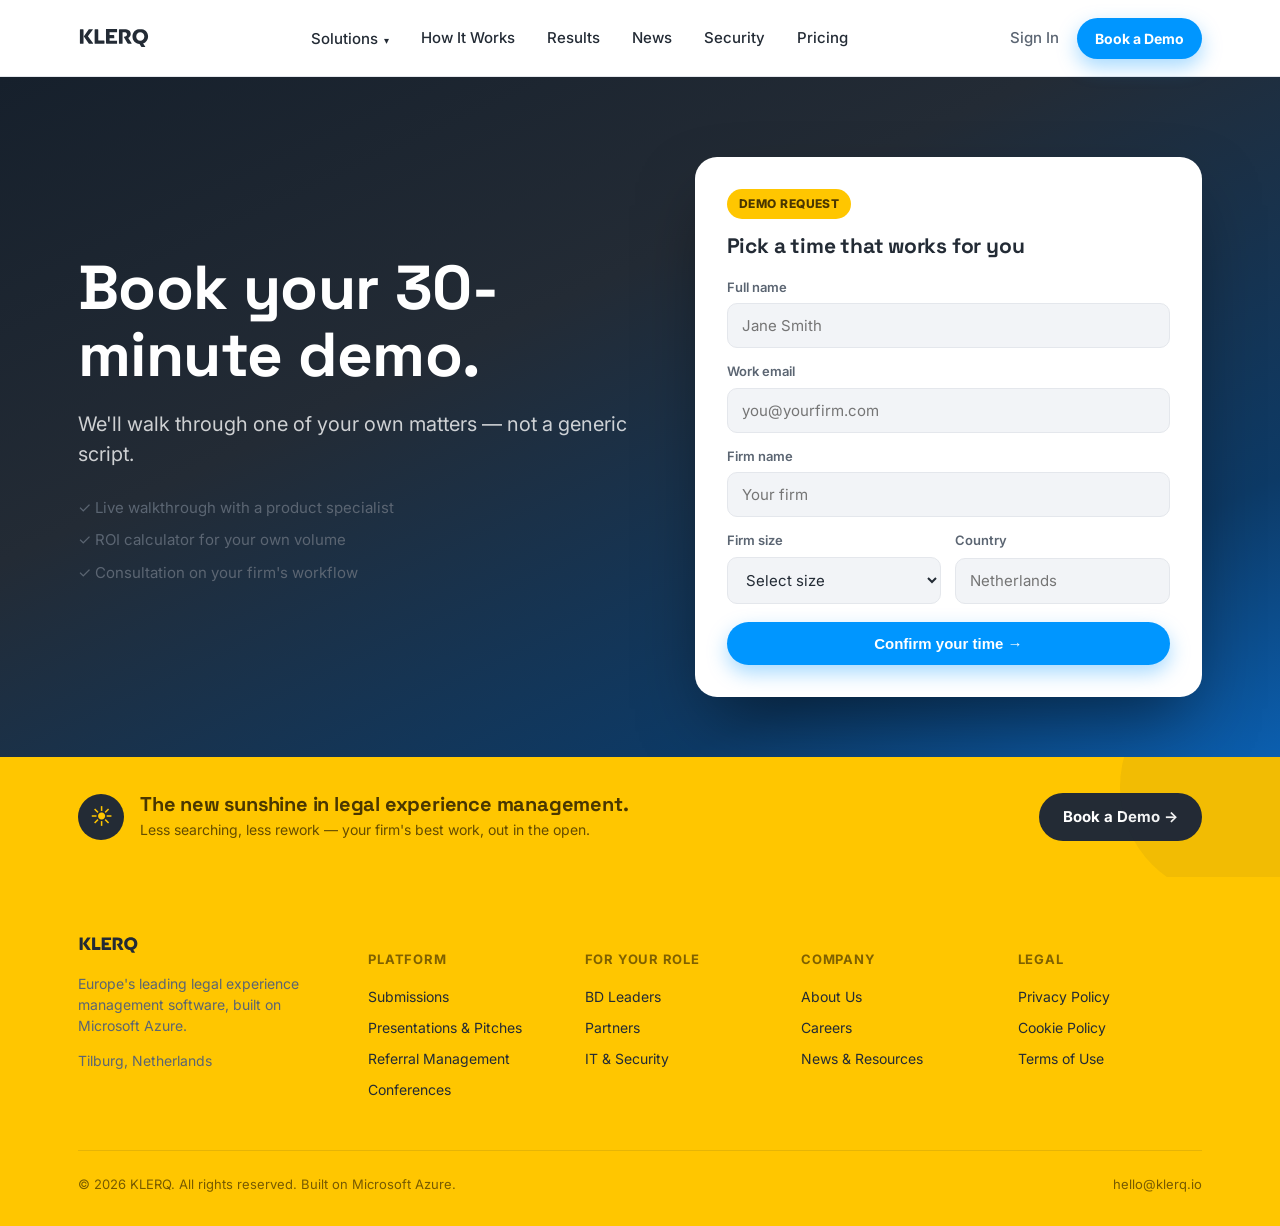
==== commit f83ab4a7: "Add News & Updates page, mirroring klerq.io/news content New news.html with the two real press relea" ====
--- a/book-a-demo.html
+++ b/book-a-demo.html
@@ -25,6 +25,7 @@
       </div>
       <a class="navlink" href="how-it-works.html">How It Works</a>
       <a class="navlink" href="results.html">Results</a>
+      <a class="navlink" href="news.html">News</a>
       <a class="navlink" href="security.html">Security</a>
       <a class="navlink" href="pricing.html">Pricing</a>
     </nav>
@@ -44,6 +45,7 @@
     <a href="solutions-conferences.html" class="mobile-sub">Conferences</a>
     <a href="how-it-works.html">How It Works</a>
     <a href="results.html">Results</a>
+    <a href="news.html">News</a>
     <a href="security.html">Security</a>
     <a href="pricing.html">Pricing</a>
     <a href="#">Sign In</a>
@@ -123,7 +125,7 @@
         <h4>Company</h4>
         <a href="#">About Us</a>
         <a href="#">Careers</a>
-        <a href="#">News &amp; Resources</a>
+        <a href="news.html">News &amp; Resources</a>
       </div>
       <div>
         <h4>Legal</h4>
--- a/styles.css
+++ b/styles.css
@@ -926,10 +926,38 @@
   width: 24px; height: 2px; background: var(--grey-line);
 }
 .timeline .tdot { width: 44px; height: 44px; border-radius: 50%; background: var(--navy); color: var(--white); display:flex;align-items:center;justify-content:center; margin: 0 auto 10px; font-weight: 700; font-family: 'Space Grotesk', sans-serif;}
+.timeline .tdot.tdot-wide { width: 76px; height: 44px; border-radius: 22px; font-size: 13px; }
+
+/* ---------- News ---------- */
+.news-grid { display: grid; grid-template-columns: repeat(2, 1fr); gap: 24px; }
+.news-card {
+  background: var(--white);
+  border-radius: var(--radius);
+  padding: 28px;
+  box-shadow: 0 2px 16px rgba(35,43,53,0.06);
+  transition: transform .2s ease, box-shadow .2s ease;
+}
+.news-card:hover { transform: translateY(-6px); box-shadow: 0 20px 40px rgba(35,43,53,0.12); }
+.news-tag {
+  display: inline-block;
+  background: var(--yellow);
+  color: var(--yellow-ink);
+  font-size: 11px;
+  font-weight: 800;
+  text-transform: uppercase;
+  letter-spacing: 0.04em;
+  padding: 5px 12px;
+  border-radius: 999px;
+  margin-right: 10px;
+}
+.news-tag.tag-company { background: var(--blue); color: var(--white); }
+.news-date { font-size: 12px; color: var(--text-soft); font-weight: 700; }
+.news-card h3 { font-size: 19px; margin: 14px 0 10px; line-height: 1.3; }
+.news-card p { font-size: 14px; color: var(--text-soft); margin: 0; }
 .timeline .tstep span { font-size: 13px; font-weight: 700; }
 
 @media (max-width: 900px) {
-  .hero-grid, .flow-row, .pillars, .pillars.pillars-3, .role-grid, .results-grid, .sec-grid, .col3, .roi-card, .footer-grid, .final-cta-split { grid-template-columns: 1fr; }
+  .hero-grid, .flow-row, .pillars, .pillars.pillars-3, .role-grid, .results-grid, .sec-grid, .col3, .roi-card, .footer-grid, .final-cta-split, .news-grid { grid-template-columns: 1fr; }
   .final-cta-split { gap: 32px; }
   .final-cta-split .final-cta-copy, .final-cta-split .stat-band-grid { text-align: center; }
   .final-cta-split .stat-band-grid { justify-items: center; }
@@ -996,6 +1024,7 @@
   cursor: pointer;
 }
 .pricing-slider-labels { display: flex; justify-content: space-between; font-size: 11px; color: rgba(255,255,255,0.5); margin-top: 4px; }
+.pricing-slider-note { font-size: 11px; color: rgba(255,255,255,0.5); margin-top: 10px; line-height: 1.5; }
 .pricing-card-cta { width: 100%; justify-content: center; }
 
 /* ---------- Scroll reveal ---------- */
